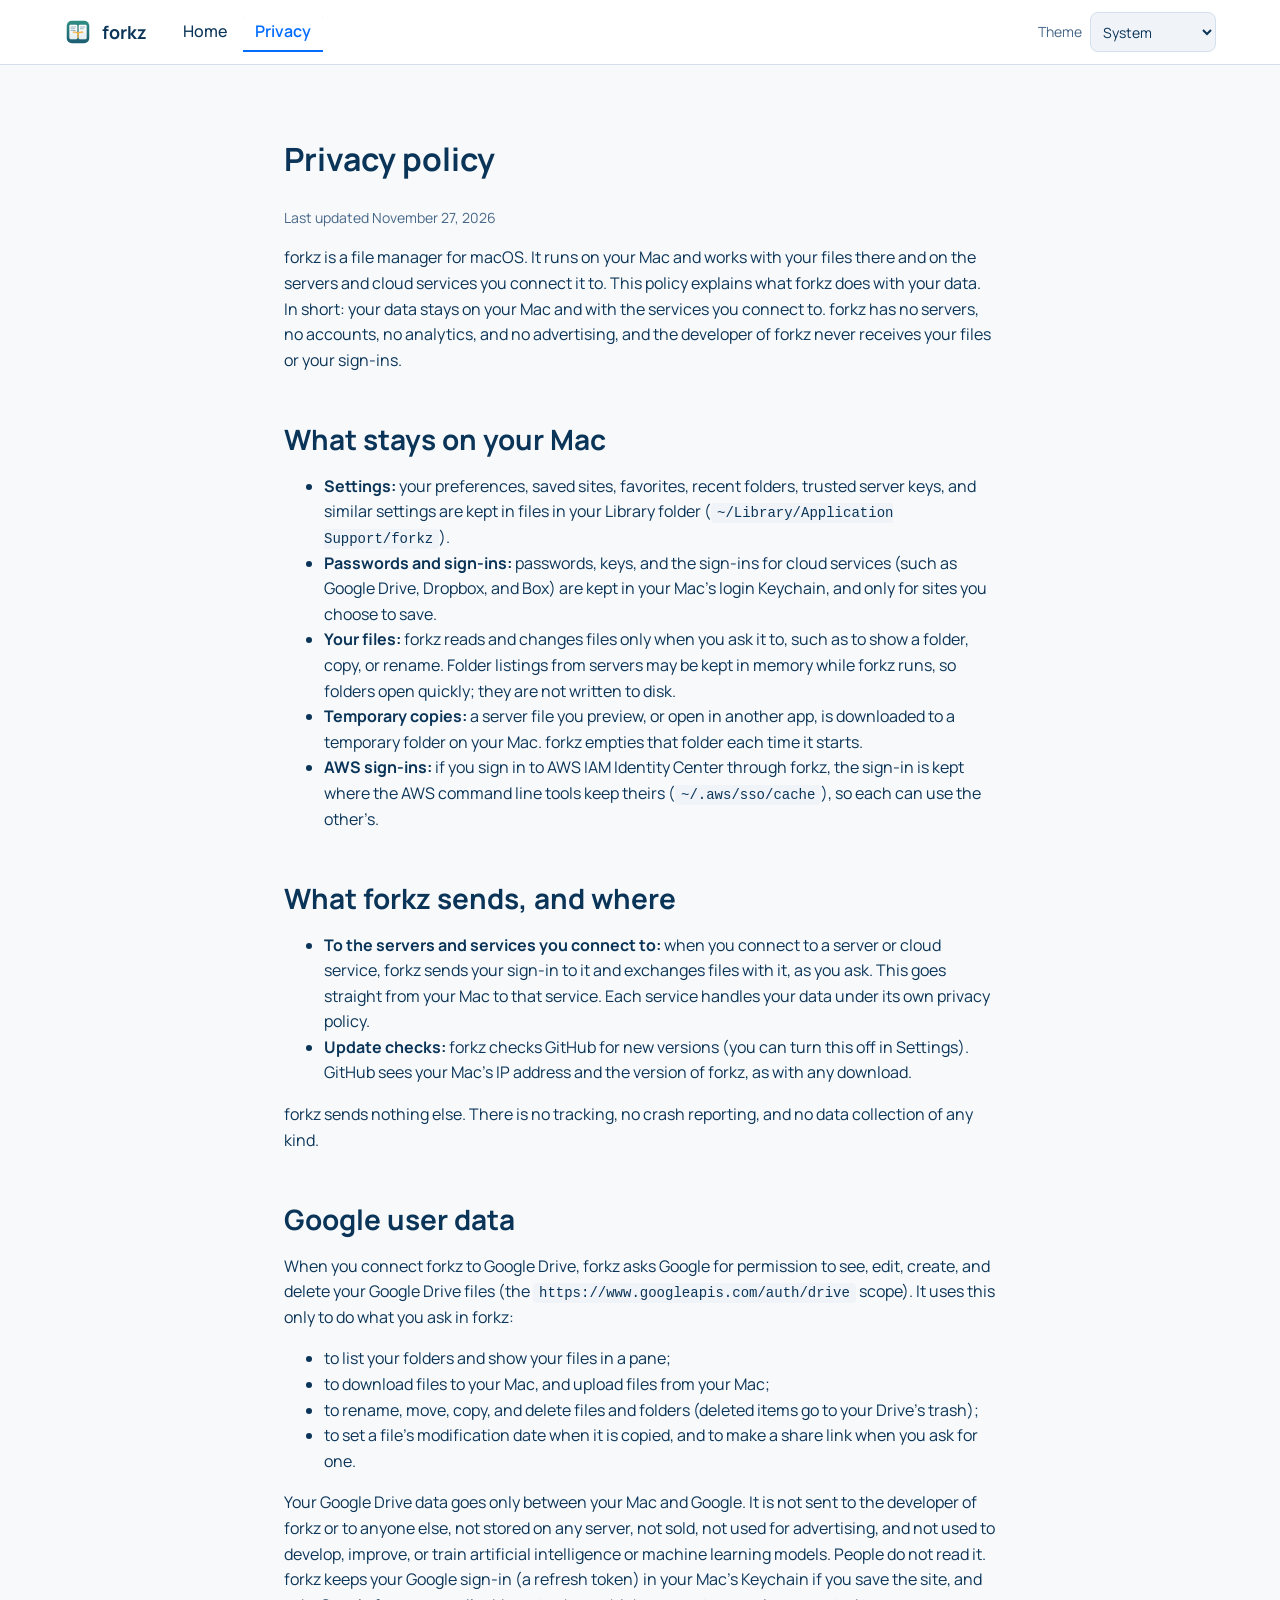
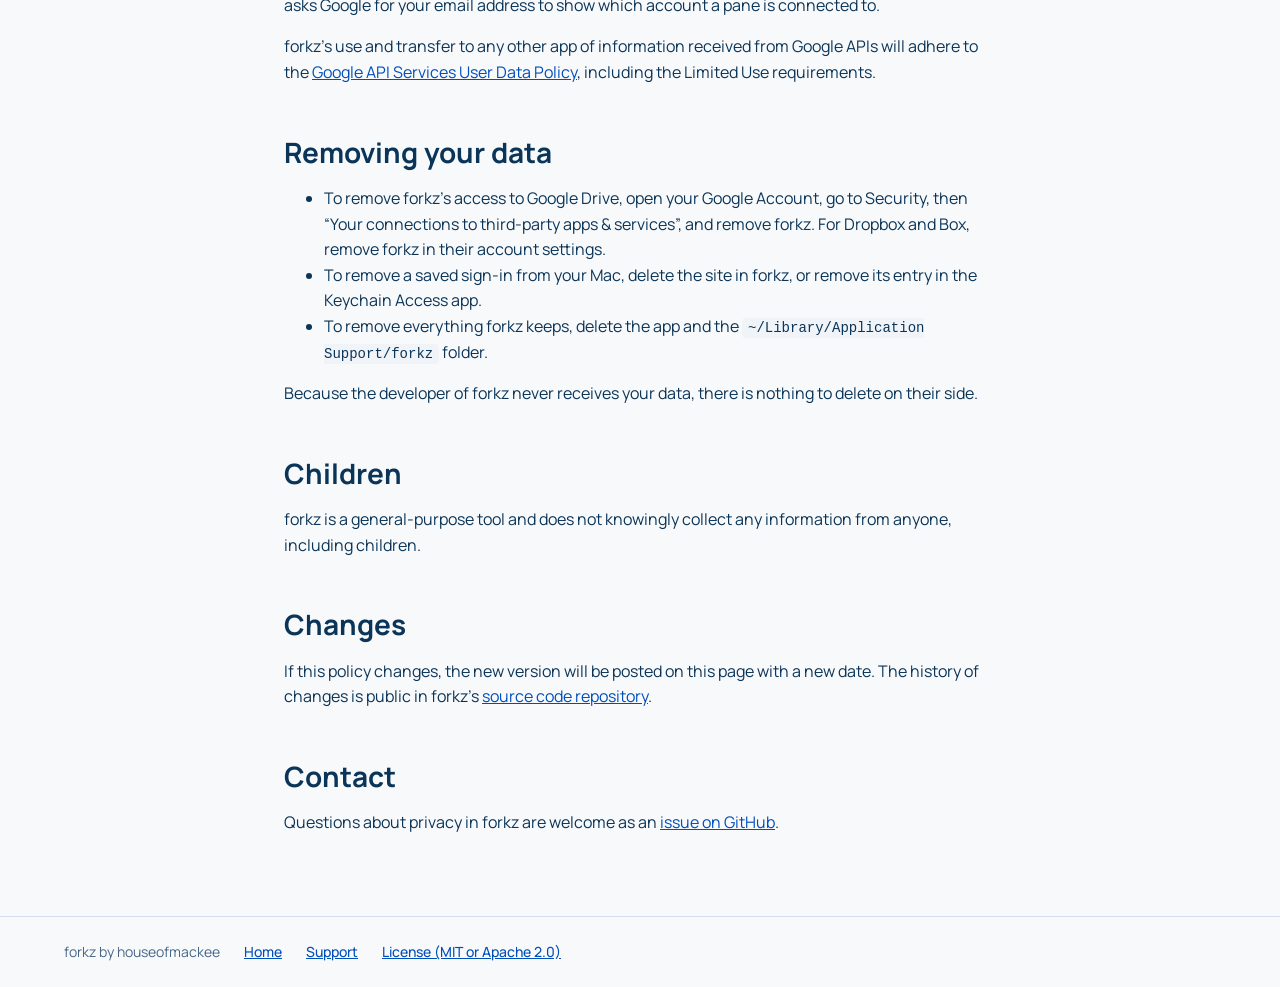
==== site/forkz/privacy.html @ 17e6d71d "Share in the right-click menu, back to the previous folder after disconnecting The right-click menu " ====
<!doctype html>
<html lang="en">
<head>
  <meta charset="utf-8">
  <meta name="viewport" content="width=device-width, initial-scale=1">
  <title>Privacy policy: forkz</title>
  <meta name="description" content="How forkz, a file manager for macOS, handles your data: it stays on your Mac and with the services you connect to.">
  <script src="theme.js"></script>
  <link rel="icon" href="favicon.svg" type="image/svg+xml">
  <link rel="icon" href="favicon-32.png" type="image/png" sizes="32x32">
  <link rel="apple-touch-icon" href="apple-touch-icon.png">
  <link rel="preconnect" href="https://fonts.googleapis.com">
  <link rel="preconnect" href="https://fonts.gstatic.com" crossorigin>
  <link rel="stylesheet" href="https://fonts.googleapis.com/css2?family=Manrope:wght@400;500;600;700&display=swap">
  <link rel="stylesheet" href="style.css">
</head>
<body>
  <a class="skip" href="#main">Skip to the content</a>
  <header>
    <div class="bar">
      <a class="brand" href="./"><img src="favicon.svg" alt=""><span>forkz</span></a>
      <nav aria-label="Pages">
        <a href="./">Home</a>
        <a href="privacy.html" aria-current="page">Privacy</a>
      </nav>
      <div class="theme">
        <label for="theme">Theme</label>
        <select id="theme">
          <option value="system">System</option>
          <option value="light">Light</option>
          <option value="dark">Dark</option>
          <option value="high-contrast">High contrast</option>
        </select>
      </div>
    </div>
  </header>

  <main id="main" class="prose">
    <h1>Privacy policy</h1>
    <p class="updated">Last updated November 27, 2026</p>

    <p>forkz is a file manager for macOS. It runs on your Mac and works with your files there and on the servers and cloud services you connect it to. This policy explains what forkz does with your data. In short: your data stays on your Mac and with the services you connect to. forkz has no servers, no accounts, no analytics, and no advertising, and the developer of forkz never receives your files or your sign-ins.</p>

    <h2>What stays on your Mac</h2>
    <ul>
      <li><strong>Settings:</strong> your preferences, saved sites, favorites, recent folders, trusted server keys, and similar settings are kept in files in your Library folder (<code>~/Library/Application Support/forkz</code>).</li>
      <li><strong>Passwords and sign-ins:</strong> passwords, keys, and the sign-ins for cloud services (such as Google Drive, Dropbox, and Box) are kept in your Mac&#8217;s login Keychain, and only for sites you choose to save.</li>
      <li><strong>Your files:</strong> forkz reads and changes files only when you ask it to, such as to show a folder, copy, or rename. Folder listings from servers may be kept in memory while forkz runs, so folders open quickly; they are not written to disk.</li>
      <li><strong>Temporary copies:</strong> a server file you preview, or open in another app, is downloaded to a temporary folder on your Mac. forkz empties that folder each time it starts.</li>
      <li><strong>AWS sign-ins:</strong> if you sign in to AWS IAM Identity Center through forkz, the sign-in is kept where the AWS command line tools keep theirs (<code>~/.aws/sso/cache</code>), so each can use the other&#8217;s.</li>
    </ul>

    <h2>What forkz sends, and where</h2>
    <ul>
      <li><strong>To the servers and services you connect to:</strong> when you connect to a server or cloud service, forkz sends your sign-in to it and exchanges files with it, as you ask. This goes straight from your Mac to that service. Each service handles your data under its own privacy policy.</li>
      <li><strong>Update checks:</strong> forkz checks GitHub for new versions (you can turn this off in Settings). GitHub sees your Mac&#8217;s IP address and the version of forkz, as with any download.</li>
    </ul>
    <p>forkz sends nothing else. There is no tracking, no crash reporting, and no data collection of any kind.</p>

    <h2>Google user data</h2>
    <p>When you connect forkz to Google Drive, forkz asks Google for permission to see, edit, create, and delete your Google Drive files (the <code>https://www.googleapis.com/auth/drive</code> scope). It uses this only to do what you ask in forkz:</p>
    <ul>
      <li>to list your folders and show your files in a pane;</li>
      <li>to download files to your Mac, and upload files from your Mac;</li>
      <li>to rename, move, copy, and delete files and folders (deleted items go to your Drive&#8217;s trash);</li>
      <li>to set a file&#8217;s modification date when it is copied, and to make a share link when you ask for one.</li>
    </ul>
    <p>Your Google Drive data goes only between your Mac and Google. It is not sent to the developer of forkz or to anyone else, not stored on any server, not sold, not used for advertising, and not used to develop, improve, or train artificial intelligence or machine learning models. People do not read it. forkz keeps your Google sign-in (a refresh token) in your Mac&#8217;s Keychain if you save the site, and asks Google for your email address to show which account a pane is connected to.</p>
    <p>forkz&#8217;s use and transfer to any other app of information received from Google APIs will adhere to the <a href="https://developers.google.com/terms/api-services-user-data-policy">Google API Services User Data Policy</a>, including the Limited Use requirements.</p>

    <h2>Removing your data</h2>
    <ul>
      <li>To remove forkz&#8217;s access to Google Drive, open your Google Account, go to Security, then &#8220;Your connections to third-party apps &amp; services&#8221;, and remove forkz. For Dropbox and Box, remove forkz in their account settings.</li>
      <li>To remove a saved sign-in from your Mac, delete the site in forkz, or remove its entry in the Keychain Access app.</li>
      <li>To remove everything forkz keeps, delete the app and the <code>~/Library/Application Support/forkz</code> folder.</li>
    </ul>
    <p>Because the developer of forkz never receives your data, there is nothing to delete on their side.</p>

    <h2>Children</h2>
    <p>forkz is a general-purpose tool and does not knowingly collect any information from anyone, including children.</p>

    <h2>Changes</h2>
    <p>If this policy changes, the new version will be posted on this page with a new date. The history of changes is public in forkz&#8217;s <a href="https://github.com/houseofmackee/forkz">source code repository</a>.</p>

    <h2>Contact</h2>
    <p>Questions about privacy in forkz are welcome as an <a href="https://github.com/houseofmackee/forkz/issues">issue on GitHub</a>.</p>
  </main>

  <footer>
    <div class="bar">
      <span>forkz by houseofmackee</span>
      <a href="./">Home</a>
      <a href="https://github.com/houseofmackee/forkz/issues">Support</a>
      <a href="https://github.com/houseofmackee/forkz#license">License (MIT or Apache 2.0)</a>
    </div>
  </footer>
</body>
</html>
---- site/forkz/style.css ----
/* forkz's web pages: the shared design system (DESIGN.md), with its light,
   dark, and high-contrast themes. Colors come only from these variables. */

:root,
[data-theme="light"] {
  --ink-navy: #0b3558;
  --signal-blue: #006bff;
  --slate-gray: #476788;
  --mist-gray: #a6bbd1;
  --cloud: #f8f9fb;
  --paper: #ffffff;
  --pebble: #f0f3f8;
  --hairline: #d4e0ed;
  --deep-cobalt: #004eba;
  --badge-fill: #e6f0ff;
  --link: #004eba;
  --shadow-card: rgba(71, 103, 136, 0.04) 0 4px 5px, rgba(71, 103, 136, 0.03) 0 8px 15px,
    rgba(71, 103, 136, 0.08) 0 30px 50px;
  --shadow-small: rgba(71, 103, 136, 0.04) 0 4px 5px, rgba(71, 103, 136, 0.03) 0 4px 10px,
    rgba(71, 103, 136, 0.05) 0 10px 20px;
  color-scheme: light;
}

[data-theme="dark"] {
  --ink-navy: #e8eef6;
  --signal-blue: #4d94ff;
  --slate-gray: #9db4cc;
  --mist-gray: #7f9bb9;
  --cloud: #071b2e;
  --paper: #0e2a45;
  --pebble: #163a5c;
  --hairline: #2f5578;
  --deep-cobalt: #a9cbff;
  --badge-fill: #12335c;
  --link: #a9cbff;
  --shadow-card: rgba(0, 10, 24, 0.3) 0 4px 5px, rgba(0, 10, 24, 0.25) 0 8px 15px, rgba(0, 10, 24, 0.4) 0 30px 50px;
  --shadow-small: rgba(0, 10, 24, 0.3) 0 4px 5px, rgba(0, 10, 24, 0.25) 0 4px 10px, rgba(0, 10, 24, 0.3) 0 10px 20px;
  color-scheme: dark;
}

[data-theme="high-contrast"] {
  --ink-navy: #06223a;
  --signal-blue: #0046b8;
  --slate-gray: #2f4a66;
  --mist-gray: #3d566f;
  --cloud: #f8f9fb;
  --paper: #ffffff;
  --pebble: #f0f3f8;
  --hairline: #6f8aa6;
  --deep-cobalt: #003a8c;
  --badge-fill: #e6f0ff;
  --link: #003a8c;
  color-scheme: light;
}

/* No theme chosen: follow the system's dark mode. */
@media (prefers-color-scheme: dark) {
  :root:not([data-theme]) {
    --ink-navy: #e8eef6;
    --signal-blue: #4d94ff;
    --slate-gray: #9db4cc;
    --mist-gray: #7f9bb9;
    --cloud: #071b2e;
    --paper: #0e2a45;
    --pebble: #163a5c;
    --hairline: #2f5578;
    --deep-cobalt: #a9cbff;
    --badge-fill: #12335c;
    --link: #a9cbff;
    --shadow-card: rgba(0, 10, 24, 0.3) 0 4px 5px, rgba(0, 10, 24, 0.25) 0 8px 15px, rgba(0, 10, 24, 0.4) 0 30px 50px;
    --shadow-small: rgba(0, 10, 24, 0.3) 0 4px 5px, rgba(0, 10, 24, 0.25) 0 4px 10px, rgba(0, 10, 24, 0.3) 0 10px 20px;
    color-scheme: dark;
  }
}

* {
  box-sizing: border-box;
}

body {
  margin: 0;
  background: var(--cloud);
  color: var(--ink-navy);
  font-family: Manrope, system-ui, sans-serif;
  font-size: 16px;
  line-height: 1.6;
}

a {
  color: var(--link);
}

a:focus-visible,
button:focus-visible,
select:focus-visible {
  outline: 2px solid var(--signal-blue);
  outline-offset: 2px;
}

.skip {
  position: absolute;
  left: -9999px;
}

.skip:focus {
  left: 16px;
  top: 16px;
  z-index: 10;
  background: var(--paper);
  padding: 8px 16px;
  border-radius: 8px;
}

/* The header: 64px on Paper, the icon and name, tabs, and the theme. */
header {
  position: sticky;
  top: 0;
  z-index: 5;
  background: var(--paper);
  border-bottom: 1px solid var(--hairline);
}

.bar {
  max-width: 1200px;
  margin: 0 auto;
  padding: 0 24px;
  height: 64px;
  display: flex;
  align-items: center;
}

.brand {
  display: flex;
  align-items: center;
  gap: 10px;
  color: var(--ink-navy);
  text-decoration: none;
  font-size: 18px;
  font-weight: 700;
}

.brand img {
  width: 28px;
  height: 28px;
}

nav {
  display: flex;
  gap: 4px;
  margin-left: 24px;
}

nav a {
  display: flex;
  align-items: center;
  height: 40px;
  padding: 0 12px;
  border-radius: 8px;
  color: var(--ink-navy);
  font-weight: 500;
  text-decoration: none;
}

nav a:hover {
  background: var(--pebble);
}

nav a[aria-current="page"] {
  color: var(--signal-blue);
  font-weight: 600;
  border-radius: 8px 8px 0 0;
  box-shadow: inset 0 -2px 0 var(--signal-blue);
  background: none;
}

.theme {
  margin-left: auto;
  display: flex;
  align-items: center;
  gap: 8px;
  font-size: 14px;
  color: var(--slate-gray);
}

.theme select {
  height: 40px;
  padding: 0 8px;
  border: 1px solid var(--hairline);
  border-radius: 8px;
  background: var(--pebble);
  color: var(--ink-navy);
  font: inherit;
}

main {
  max-width: 1200px;
  margin: 0 auto;
  padding: 48px 24px 64px;
}

/* The home page's first section: the icon, name, and download. */
.hero {
  display: grid;
  grid-template-columns: 1fr auto;
  gap: 48px;
  align-items: center;
  margin-bottom: 64px;
}

.hero h1 {
  font-size: 50px;
  line-height: 1.2;
  margin: 0 0 16px;
}

.lead {
  font-size: 20px;
  line-height: 1.5;
  color: var(--slate-gray);
  margin: 0 0 32px;
  max-width: 640px;
}

.hero .icon {
  width: 256px;
  height: 256px;
}

.actions {
  display: flex;
  flex-wrap: wrap;
  gap: 16px;
  align-items: center;
}

.button {
  display: inline-flex;
  align-items: center;
  min-height: 44px;
  padding: 10px 16px;
  border-radius: 8px;
  background: var(--signal-blue);
  color: var(--paper);
  font-size: 18px;
  font-weight: 600;
  text-decoration: none;
  box-shadow: var(--shadow-small);
}

.button.secondary {
  background: var(--paper);
  color: var(--ink-navy);
  border: 1px solid var(--hairline);
}

code {
  font-family: ui-monospace, "SF Mono", Menlo, monospace;
  font-size: 14px;
  background: var(--pebble);
  border-radius: 4px;
  padding: 2px 6px;
}

.note {
  color: var(--slate-gray);
  font-size: 14px;
  margin-top: 16px;
}

h2 {
  font-size: 28px;
  line-height: 1.3;
  margin: 0 0 16px;
}

h3 {
  font-size: 20px;
  line-height: 1.4;
  margin: 0 0 8px;
}

.cards {
  display: grid;
  grid-template-columns: repeat(auto-fit, minmax(260px, 1fr));
  gap: 24px;
  margin-bottom: 64px;
}

.card {
  background: var(--paper);
  border: 1px solid var(--hairline);
  border-radius: 16px;
  padding: 24px;
  box-shadow: var(--shadow-card);
}

.card p {
  margin: 0;
  color: var(--slate-gray);
}

/* Screenshots: real windows, with their shadow and transparent corners. */
.shot {
  margin: 0;
}

.shot img {
  display: block;
  width: 100%;
  height: auto;
}

.shot.wide {
  max-width: 1040px;
  margin: 0 auto 64px;
}

/* A closer look: text beside a screenshot, sides alternating. */
.tour {
  margin-bottom: 64px;
}

.tour > h2 {
  font-size: 38px;
  line-height: 1.21;
  text-align: center;
  margin-bottom: 48px;
}

.row {
  display: grid;
  grid-template-columns: 1fr 1.6fr;
  gap: 48px;
  align-items: center;
  margin-bottom: 56px;
}

/* Screenshot first: it keeps the wide column. */
.row:nth-child(odd of .row) {
  grid-template-columns: 1.6fr 1fr;
}

.row:nth-child(odd of .row) .text {
  order: 2;
}

.row .text p {
  color: var(--slate-gray);
  font-size: 18px;
  margin: 0;
}

.row h3 {
  font-size: 24px;
  margin-bottom: 12px;
}

/* Long text (the privacy policy, and the data section). */
.prose {
  max-width: 760px;
}

.prose p,
.prose li {
  color: var(--ink-navy);
}

.prose h2 {
  margin-top: 48px;
}

.prose .updated {
  color: var(--slate-gray);
  font-size: 14px;
}

.panel {
  background: var(--paper);
  border: 1px solid var(--hairline);
  border-radius: 24px;
  padding: 32px;
  box-shadow: var(--shadow-card);
  margin-bottom: 64px;
}

.panel h2:first-child {
  margin-top: 0;
}

.panel p:last-child {
  margin-bottom: 0;
}

footer {
  border-top: 1px solid var(--hairline);
}

footer .bar {
  height: auto;
  padding-top: 24px;
  padding-bottom: 24px;
  gap: 24px;
  flex-wrap: wrap;
  font-size: 14px;
  color: var(--slate-gray);
}

footer a {
  font-weight: 500;
}

@media (max-width: 720px) {
  .row {
    grid-template-columns: 1fr;
    gap: 16px;
    margin-bottom: 40px;
  }
  .row:nth-child(odd of .row) {
    grid-template-columns: 1fr;
  }
  .row:nth-child(odd of .row) .text {
    order: 0;
  }
  .tour > h2 {
    font-size: 28px;
    margin-bottom: 32px;
  }
  .bar {
    padding: 0 16px;
  }
  main {
    padding: 32px 16px 48px;
  }
  .hero {
    grid-template-columns: 1fr;
    gap: 24px;
  }
  .hero .icon {
    width: 128px;
    height: 128px;
    order: -1;
  }
  .hero h1 {
    font-size: 38px;
  }
}

/* Narrow: the name shortens to the icon, and the theme label goes. */
@media (max-width: 480px) {
  .brand span,
  .theme label {
    position: absolute;
    left: -9999px;
  }
  nav {
    margin-left: 16px;
  }
}

@media (prefers-reduced-motion: reduce) {
  * {
    transition: none !important;
    animation: none !important;
  }
}
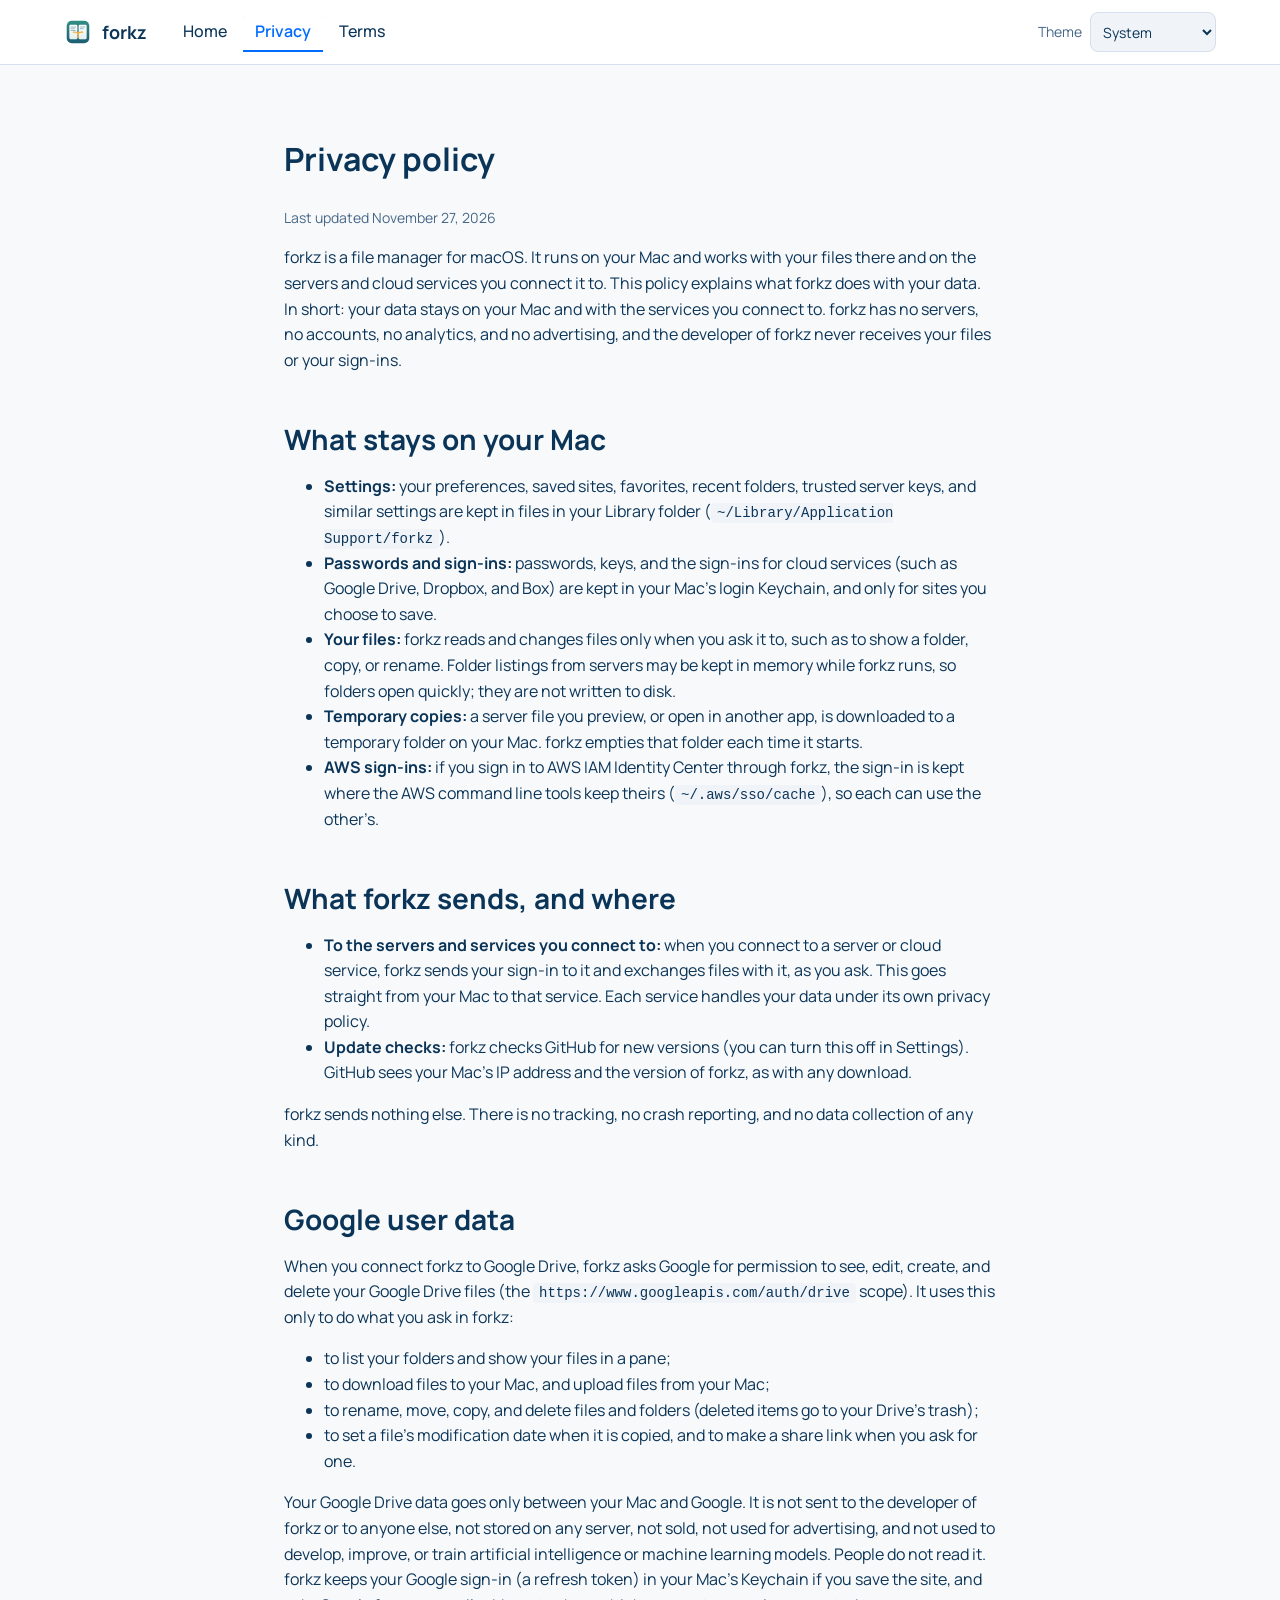
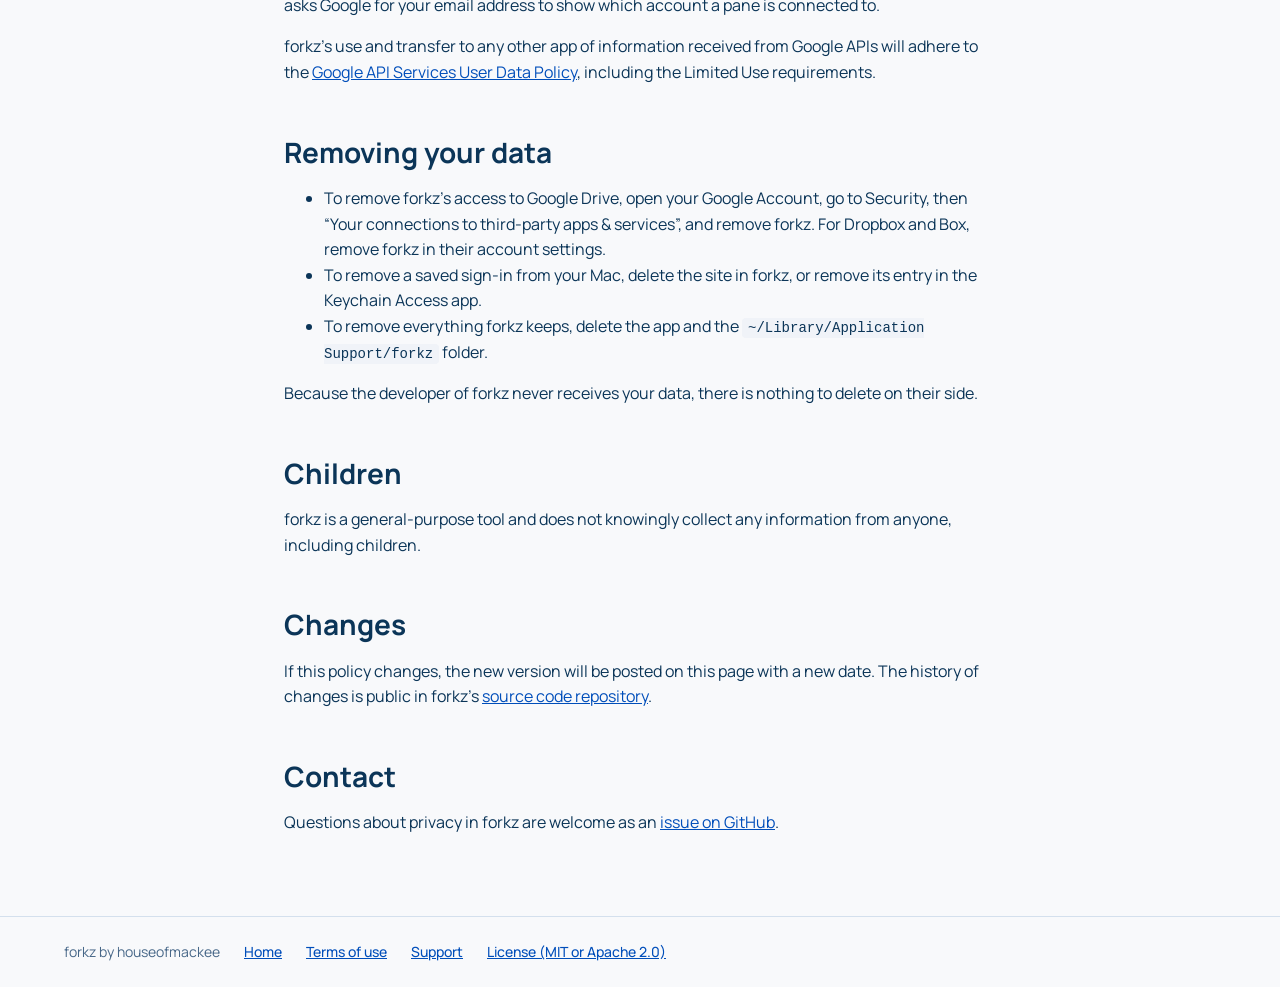
==== commit c46df686: "Add a Raycast extension and a terms of use page The extension connects to sites, opens recent folder" ====
--- a/site/forkz/privacy.html
+++ b/site/forkz/privacy.html
@@ -22,6 +22,7 @@
       <nav aria-label="Pages">
         <a href="./">Home</a>
         <a href="privacy.html" aria-current="page">Privacy</a>
+        <a href="terms.html">Terms</a>
       </nav>
       <div class="theme">
         <label for="theme">Theme</label>
@@ -90,6 +91,7 @@
     <div class="bar">
       <span>forkz by houseofmackee</span>
       <a href="./">Home</a>
+      <a href="terms.html">Terms of use</a>
       <a href="https://github.com/houseofmackee/forkz/issues">Support</a>
       <a href="https://github.com/houseofmackee/forkz#license">License (MIT or Apache 2.0)</a>
     </div>
--- a/site/forkz/style.css
+++ b/site/forkz/style.css
@@ -453,7 +453,14 @@
     left: -9999px;
   }
   nav {
-    margin-left: 16px;
+    margin-left: 8px;
+    gap: 0;
+  }
+  nav a {
+    padding: 0 8px;
+  }
+  .theme select {
+    max-width: 112px;
   }
 }
 
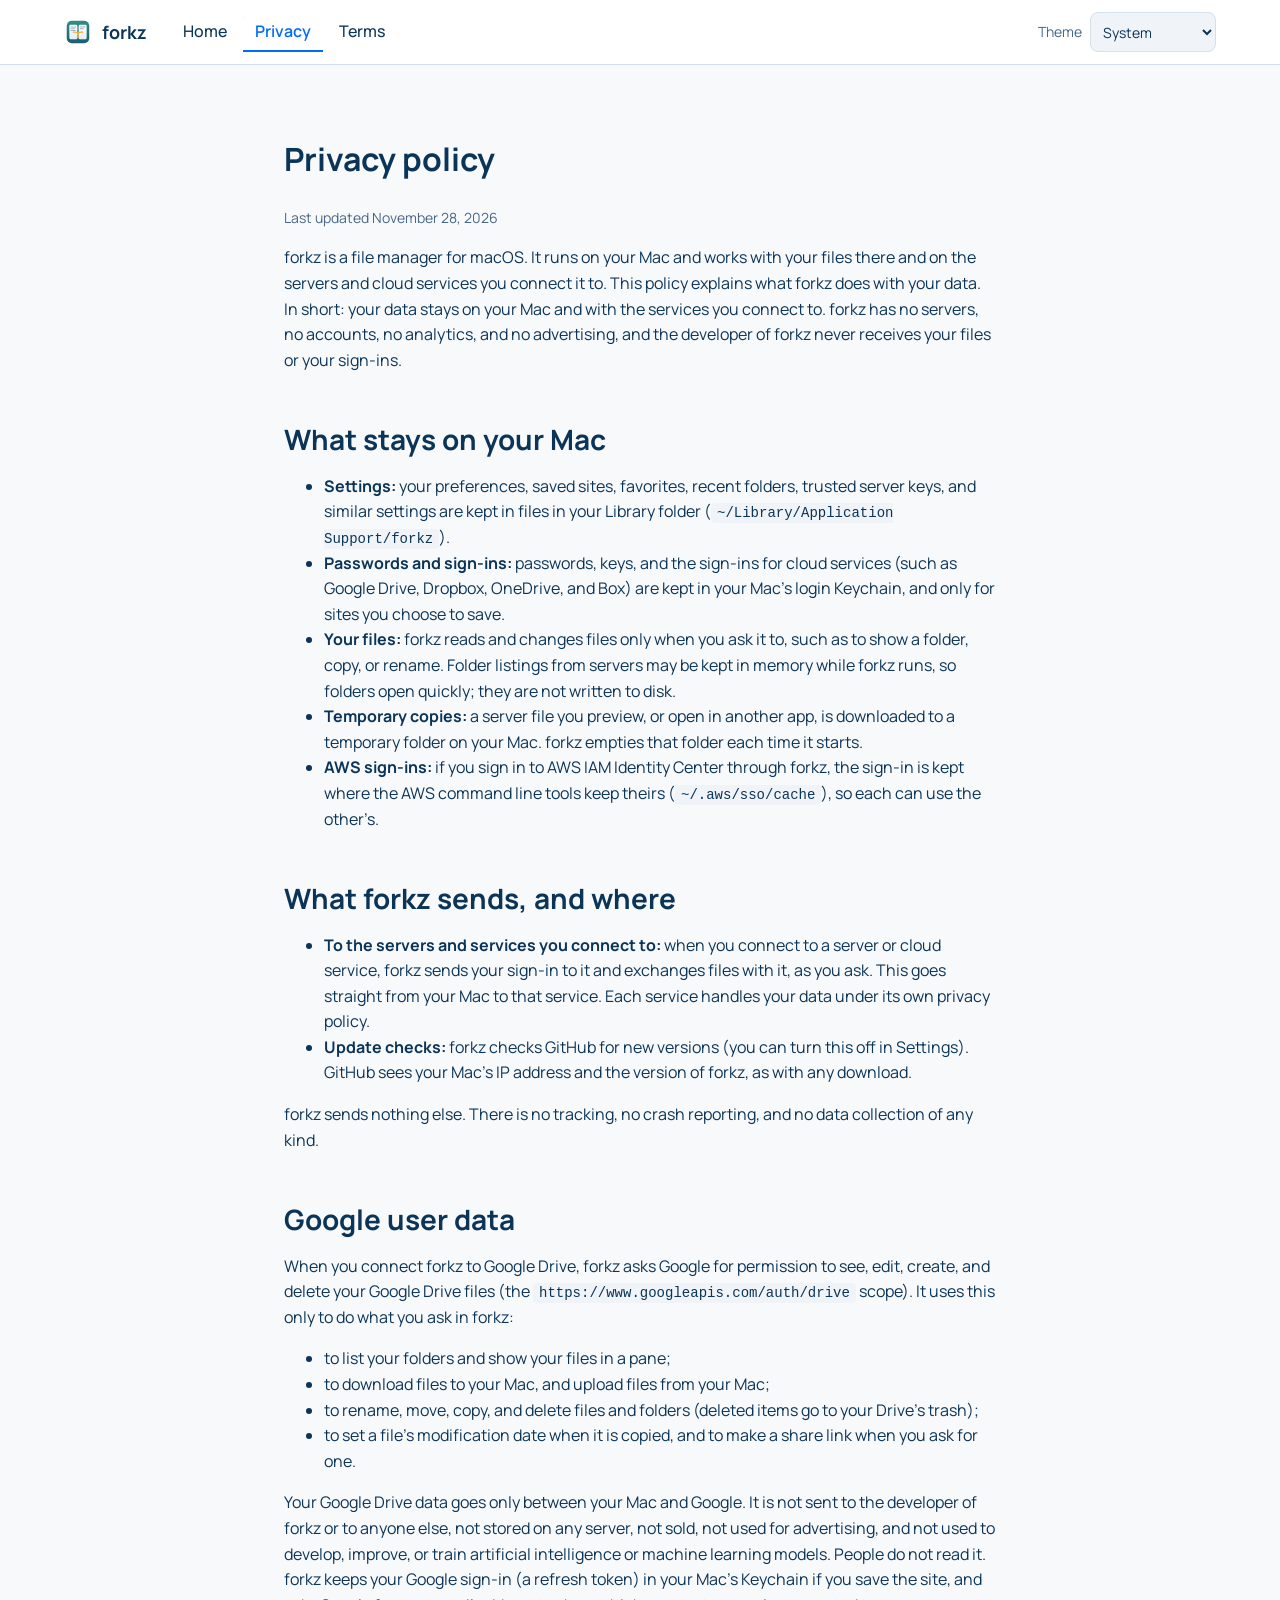
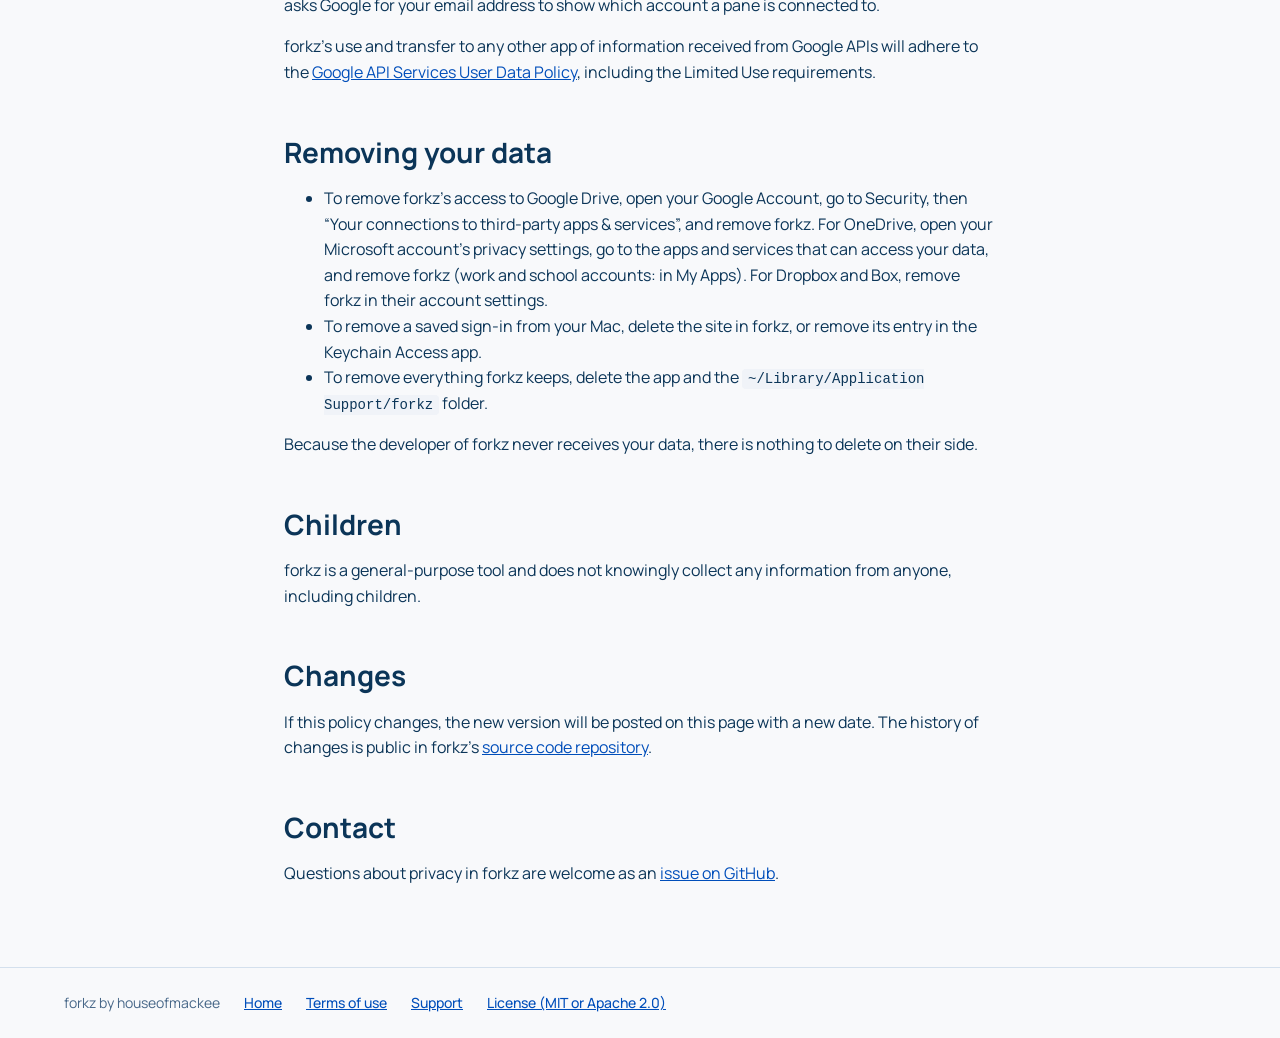
==== commit 24abe9a5: "OneDrive, personal and work or school, through Microsoft Graph Sign-in in the browser with PKCE (no " ====
--- a/site/forkz/privacy.html
+++ b/site/forkz/privacy.html
@@ -38,14 +38,14 @@
 
   <main id="main" class="prose">
     <h1>Privacy policy</h1>
-    <p class="updated">Last updated November 27, 2026</p>
+    <p class="updated">Last updated November 28, 2026</p>
 
     <p>forkz is a file manager for macOS. It runs on your Mac and works with your files there and on the servers and cloud services you connect it to. This policy explains what forkz does with your data. In short: your data stays on your Mac and with the services you connect to. forkz has no servers, no accounts, no analytics, and no advertising, and the developer of forkz never receives your files or your sign-ins.</p>
 
     <h2>What stays on your Mac</h2>
     <ul>
       <li><strong>Settings:</strong> your preferences, saved sites, favorites, recent folders, trusted server keys, and similar settings are kept in files in your Library folder (<code>~/Library/Application Support/forkz</code>).</li>
-      <li><strong>Passwords and sign-ins:</strong> passwords, keys, and the sign-ins for cloud services (such as Google Drive, Dropbox, and Box) are kept in your Mac&#8217;s login Keychain, and only for sites you choose to save.</li>
+      <li><strong>Passwords and sign-ins:</strong> passwords, keys, and the sign-ins for cloud services (such as Google Drive, Dropbox, OneDrive, and Box) are kept in your Mac&#8217;s login Keychain, and only for sites you choose to save.</li>
       <li><strong>Your files:</strong> forkz reads and changes files only when you ask it to, such as to show a folder, copy, or rename. Folder listings from servers may be kept in memory while forkz runs, so folders open quickly; they are not written to disk.</li>
       <li><strong>Temporary copies:</strong> a server file you preview, or open in another app, is downloaded to a temporary folder on your Mac. forkz empties that folder each time it starts.</li>
       <li><strong>AWS sign-ins:</strong> if you sign in to AWS IAM Identity Center through forkz, the sign-in is kept where the AWS command line tools keep theirs (<code>~/.aws/sso/cache</code>), so each can use the other&#8217;s.</li>
@@ -71,7 +71,7 @@
 
     <h2>Removing your data</h2>
     <ul>
-      <li>To remove forkz&#8217;s access to Google Drive, open your Google Account, go to Security, then &#8220;Your connections to third-party apps &amp; services&#8221;, and remove forkz. For Dropbox and Box, remove forkz in their account settings.</li>
+      <li>To remove forkz&#8217;s access to Google Drive, open your Google Account, go to Security, then &#8220;Your connections to third-party apps &amp; services&#8221;, and remove forkz. For OneDrive, open your Microsoft account&#8217;s privacy settings, go to the apps and services that can access your data, and remove forkz (work and school accounts: in My Apps). For Dropbox and Box, remove forkz in their account settings.</li>
       <li>To remove a saved sign-in from your Mac, delete the site in forkz, or remove its entry in the Keychain Access app.</li>
       <li>To remove everything forkz keeps, delete the app and the <code>~/Library/Application Support/forkz</code> folder.</li>
     </ul>
